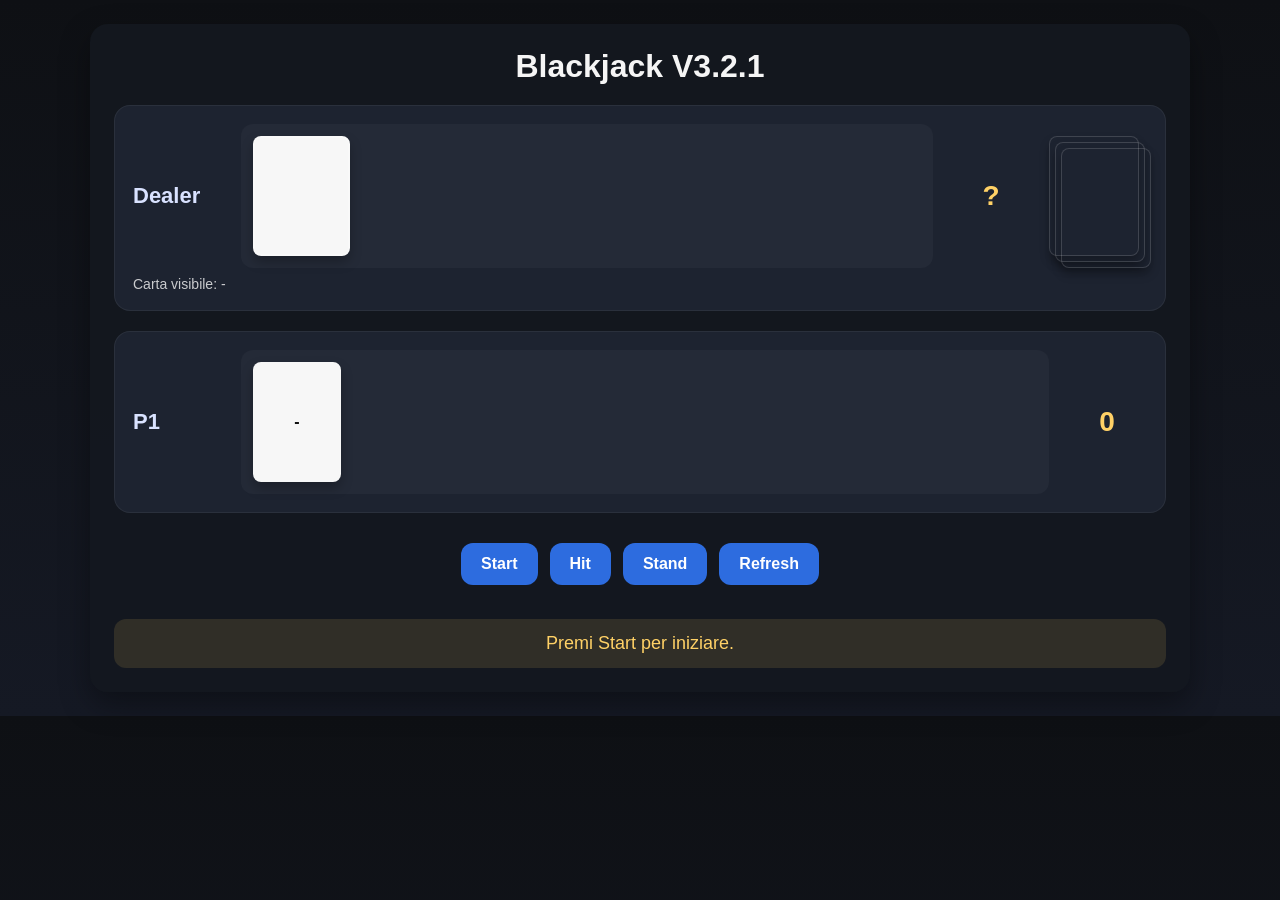
==== Blackjack/web/index.html @ 9a24e167 "Creazione prima versione del progetto Kinda new alle repository di github, so yeah. Aggiunto progett" ====
<!--Il browser usa fetch() per chiamare le API del backend Java e aggiornare il DOM con i dati JSON. 
//fetch() è l’approccio standard lato browser per fare richieste HTTP asincrone al server e ricevere risposte JSON. -->

<!DOCTYPE html>
<html lang="it">
<head>
  <meta charset="UTF-8" />
  <meta name="viewport" content="width=device-width, initial-scale=1.0" />
  <title>Blackjack V3.2.1</title>
  <style>
    * {
      box-sizing: border-box;
    }

    body {
      margin: 0;
      padding: 24px;
      font-family: Arial, sans-serif;
      background: linear-gradient(180deg, #0e1014 0%, #151924 100%);
      color: #f5f5f5;
    }

    .container {
      max-width: 1100px;
      margin: 0 auto;
      background: rgba(20, 24, 31, 0.95);
      border-radius: 18px;
      padding: 24px;
      box-shadow: 0 12px 30px rgba(0, 0, 0, 0.35);
    }

    h1 {
      margin: 0 0 20px 0;
      text-align: center;
      font-size: 32px;
    }

    .table-layout {
      display: flex;
      flex-direction: column;
      gap: 20px;
    }

    .zone {
      background: #1d2330;
      border: 1px solid rgba(255,255,255,0.06);
      border-radius: 16px;
      padding: 18px;
    }

    .zone-row {
      display: flex;
      align-items: center;
      gap: 18px;
      flex-wrap: wrap;
    }

    .zone-label {
      min-width: 90px;
      font-size: 22px;
      font-weight: bold;
      color: #d9e2ff;
    }

    .cards-area {
      flex: 1;
      min-height: 110px;
      display: flex;
      align-items: center;
      gap: 12px;
      flex-wrap: wrap;
      padding: 12px;
      border-radius: 12px;
      background: rgba(255,255,255,0.03);
    }

    .card {
      min-width: 88px;
      height: 120px;
      border-radius: 8px;
      background: #f7f7f7;
      color: #111;
      display: flex;
      align-items: center;
      justify-content: center;
      text-align: center;
      padding: 8px;
      font-weight: bold;
      box-shadow: 0 6px 12px rgba(0,0,0,0.25);
    }

    .card.back {
      background-image: url('/assets/back_side.png');
      background-size: cover;
      background-position: center;
      background-repeat: no-repeat;
      color: transparent;
      border: 2px solid rgba(255,255,255,0.2);
      border-radius: 8px;
    }

    .deck-stack {
      position: relative;
      width: 90px;
      height: 120px;
      margin-left: auto;
      margin-right: 8px;
      flex-shrink: 0;
    }

    .deck-stack .stack-card {
      position: absolute;
      width: 90px;
      height: 120px;
      border-radius: 8px;
      background-image: url('/assets/back_side.png');
      background-size: cover;
      background-position: center;
      background-repeat: no-repeat;
      border: 1px solid rgba(255,255,255,0.15);
      box-shadow: 0 6px 10px rgba(0,0,0,0.25);
    }

    .deck-stack .stack-card:nth-child(1) {
      top: 0;
      left: 0;
    }

    .deck-stack .stack-card:nth-child(2) {
      top: 6px;
      left: 6px;
    }

    .deck-stack .stack-card:nth-child(3) {
      top: 12px;
      left: 12px;
    }

    .score-box {
      min-width: 80px;
      text-align: center;
      font-size: 28px;
      font-weight: bold;
      color: #ffd166;
    }

    .meta-text {
      font-size: 14px;
      opacity: 0.8;
      margin-top: 8px;
    }

    .controls {
      display: flex;
      justify-content: center;
      gap: 12px;
      flex-wrap: wrap;
      margin-top: 10px;
    }

    button {
      border: none;
      border-radius: 12px;
      padding: 12px 20px;
      font-size: 16px;
      font-weight: bold;
      cursor: pointer;
      background: #2d6cdf;
      color: white;
      transition: transform 0.15s ease, background 0.15s ease;
    }

    button:hover {
      background: #1f57b8;
      transform: translateY(-2px);
    }

    .message-box {
      margin-top: 14px;
      padding: 14px 16px;
      border-radius: 12px;
      background: rgba(255, 209, 102, 0.12);
      color: #ffd166;
      font-size: 18px;
      text-align: center;
    }

    @media (max-width: 768px) {
      .zone-row {
        align-items: flex-start;
      }

      .deck-stack {
        margin-left: 0;
      }

      .score-box {
        width: 100%;
        text-align: left;
      }
    }
  </style>
</head>
<body>
  <div class="container">
    <h1>Blackjack V3.2.1</h1>

    <div class="table-layout">
      <section class="zone" id="dealerZone">
        <div class="zone-row">
          <div class="zone-label">Dealer</div>

          <div class="cards-area" id="dealerCardsArea">
            <div class="card back">COPERTA</div>
          </div>

          <div class="score-box" id="dealerValue">?</div>

          <div class="deck-stack" title="Mazzo">
            <div class="stack-card"></div>
            <div class="stack-card"></div>
            <div class="stack-card"></div>
          </div>
        </div>
        <div class="meta-text" id="dealerVisible">Carta visibile: -</div>
      </section>

      <section class="zone" id="playerZone">
        <div class="zone-row">
          <div class="zone-label">P1</div>

          <div class="cards-area" id="playerCardsArea">
            <div class="card">-</div>
          </div>

          <div class="score-box" id="playerValue">0</div>
        </div>
      </section>

      <div class="controls">
        <button onclick="startGame()">Start</button>
        <button onclick="hit()">Hit</button>
        <button onclick="stand()">Stand</button>
        <button onclick="loadState()">Refresh</button>
      </div>

      <div class="message-box" id="message">Premi Start per iniziare.</div>
    </div>
  </div>

  <script>
    function renderCards(containerId, cards, hidden = false) {
      const container = document.getElementById(containerId);
      container.innerHTML = "";

      if (!cards || cards.length === 0) {
        container.innerHTML = '<div class="card">-</div>';
        return;
      }

      cards.forEach(cardText => {
        const card = document.createElement("div");
        const isBack = hidden || cardText === "Carta coperta";
        card.className = isBack ? "card back" : "card";
        card.textContent = isBack ? "" : cardText;
        container.appendChild(card);
      });
    }

    function updateUI(data) {
      if (data.error) {
        document.getElementById("message").textContent = "Errore: " + data.error;
        return;
      }

      renderCards("playerCardsArea", data.playerCards, false);

      const dealerHidden = !data.gameOver;
      if (dealerHidden) {
        const visible = data.dealerVisibleCard ? [data.dealerVisibleCard, "Carta coperta"] : ["Carta coperta"];
        renderCards("dealerCardsArea", visible, false);
      } else {
        renderCards("dealerCardsArea", data.dealerCards, false);
      }

      document.getElementById("playerValue").textContent = data.playerValue ?? 0;
      document.getElementById("dealerValue").textContent = data.gameOver ? (data.dealerValue ?? 0) : "?";
      document.getElementById("dealerVisible").textContent =
        "Carta visibile: " + (data.dealerVisibleCard || "-");

      document.getElementById("message").textContent = data.message || "";
    }

    async function callApi(url, method = "GET") {
      const response = await fetch(url, { method });
      const data = await response.json();
      updateUI(data);
    }

    async function startGame() {
      await callApi("/api/game/start", "POST");
    }

    async function hit() {
      await callApi("/api/game/hit", "POST");
    }

    async function stand() {
      await callApi("/api/game/stand", "POST");
    }

    async function loadState() {
      await callApi("/api/game/state", "GET");
    }
  </script>
</body>
</html>
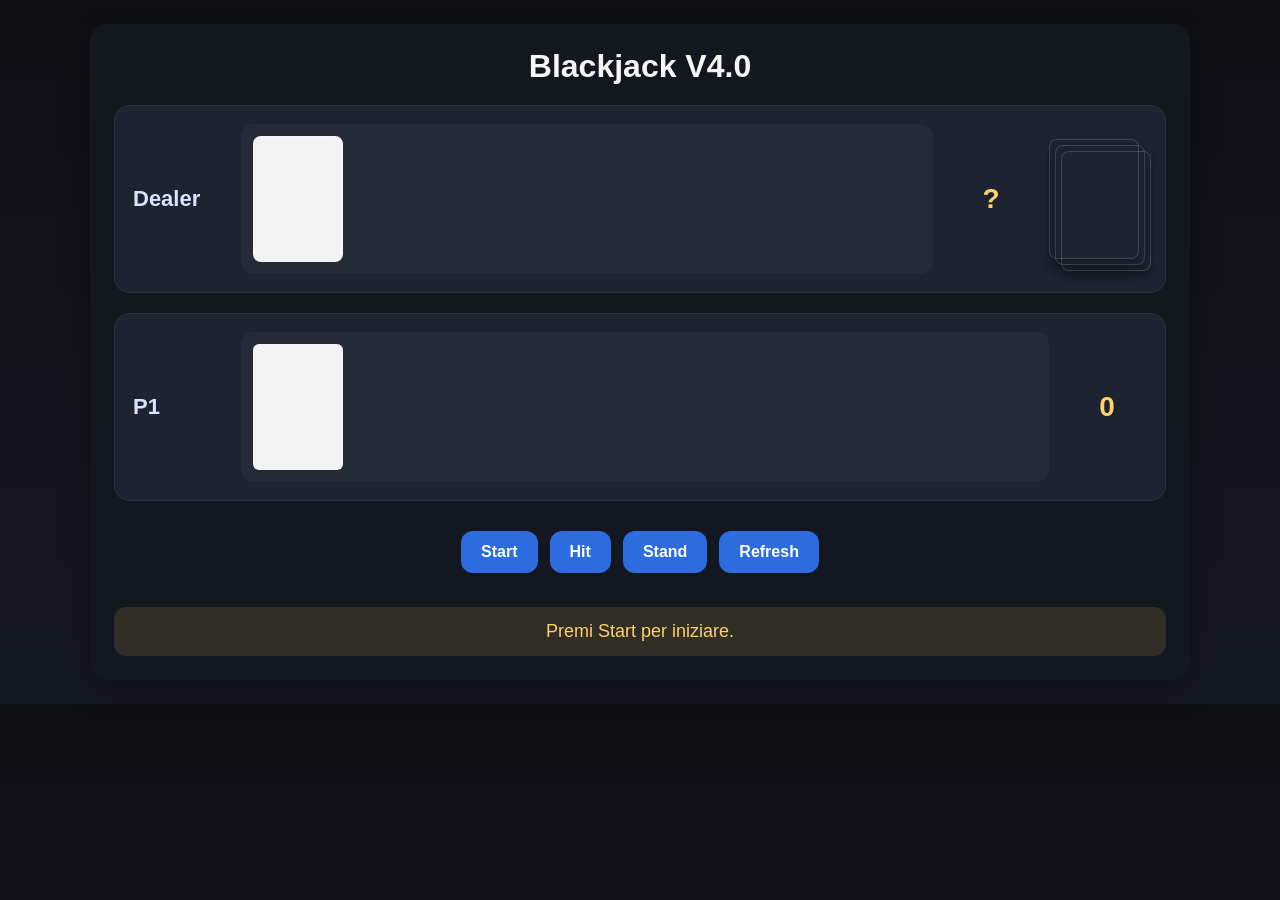
==== commit bbbbd33f: "Aggiornamenti grafici sul gioco + bug fixes Aggiunto il mapping tra carte e immagini.  Definite rego" ====
--- a/Blackjack/web/index.html
+++ b/Blackjack/web/index.html
@@ -6,7 +6,7 @@
 <head>
   <meta charset="UTF-8" />
   <meta name="viewport" content="width=device-width, initial-scale=1.0" />
-  <title>Blackjack V3.2.1</title>
+  <title>Blackjack V4.0</title>
   <style>
     * {
       box-sizing: border-box;
@@ -75,18 +75,33 @@
     }
 
     .card {
-      min-width: 88px;
-      height: 120px;
-      border-radius: 8px;
-      background: #f7f7f7;
-      color: #111;
+      width: 90px;
+      height: 126px;
       display: flex;
       align-items: center;
       justify-content: center;
-      text-align: center;
-      padding: 8px;
-      font-weight: bold;
-      box-shadow: 0 6px 12px rgba(0,0,0,0.25);
+      background: #f3f3f3;
+      padding: 6px;
+      border: none;
+      border-radius: 6px;
+      box-shadow: none;
+      overflow: hidden;
+    }
+
+    .card-image {
+      width: 83px;
+      height: 119px;
+      object-fit: contain;
+      border-radius: 3px;
+      display: block;
+    }
+
+    #dealerCardsArea .meta-text,
+    #playerCardsArea .meta-text {
+      font-size: 11px;
+      line-height: 1.2;
+      color: #111;
+      opacity: 0.9;
     }
 
     .card.back {
@@ -203,7 +218,7 @@
 </head>
 <body>
   <div class="container">
-    <h1>Blackjack V3.2.1</h1>
+    <h1>Blackjack V4.0</h1>
 
     <div class="table-layout">
       <section class="zone" id="dealerZone">
@@ -222,7 +237,6 @@
             <div class="stack-card"></div>
           </div>
         </div>
-        <div class="meta-text" id="dealerVisible">Carta visibile: -</div>
       </section>
 
       <section class="zone" id="playerZone">
@@ -249,46 +263,62 @@
   </div>
 
   <script>
-    function renderCards(containerId, cards, hidden = false) {
+    function renderCards(containerId, imagePaths = [], labels = []) {
       const container = document.getElementById(containerId);
+      if (!container) return;
+
       container.innerHTML = "";
 
-      if (!cards || cards.length === 0) {
-        container.innerHTML = '<div class="card">-</div>';
+      if (!imagePaths.length) {
+        const empty = document.createElement("div");
+        empty.className = "card";
+        empty.textContent = "-";
+        container.appendChild(empty);
         return;
       }
 
-      cards.forEach(cardText => {
+      imagePaths.forEach((src, index) => {
+        const label = labels[index] || "-";
+        const isBackCard =
+          label === "Carta coperta" ||
+          src.includes("back.png") ||
+          src.includes("back_side.png");
+
         const card = document.createElement("div");
-        const isBack = hidden || cardText === "Carta coperta";
-        card.className = isBack ? "card back" : "card";
-        card.textContent = isBack ? "" : cardText;
+
+        if (isBackCard) {
+          card.className = "card back";
+          card.textContent = "";
+          container.appendChild(card);
+          return;
+        }
+
+        card.className = "card";
+
+        const img = document.createElement("img");
+        img.src = src;
+        img.alt = label;
+        img.className = "card-image";
+
+        img.onerror = function () {
+          card.textContent = "";
+        };
+
+        card.appendChild(img);
         container.appendChild(card);
       });
     }
 
-    function updateUI(data) {
-      if (data.error) {
-        document.getElementById("message").textContent = "Errore: " + data.error;
-        return;
-      }
-
-      renderCards("playerCardsArea", data.playerCards, false);
-
-      const dealerHidden = !data.gameOver;
-      if (dealerHidden) {
-        const visible = data.dealerVisibleCard ? [data.dealerVisibleCard, "Carta coperta"] : ["Carta coperta"];
-        renderCards("dealerCardsArea", visible, false);
-      } else {
-        renderCards("dealerCardsArea", data.dealerCards, false);
-      }
-
-      document.getElementById("playerValue").textContent = data.playerValue ?? 0;
-      document.getElementById("dealerValue").textContent = data.gameOver ? (data.dealerValue ?? 0) : "?";
-      document.getElementById("dealerVisible").textContent =
-        "Carta visibile: " + (data.dealerVisibleCard || "-");
-
-      document.getElementById("message").textContent = data.message || "";
+    function updateUI(state) {
+      renderCards("playerCardsArea", state.playerCardImages || [], state.playerCards || []);
+      renderCards("dealerCardsArea", state.dealerCardImages || [], state.dealerCards || []);
+
+      document.getElementById("playerValue").textContent = state.playerValue ?? 0;
+      document.getElementById("dealerValue").textContent =
+        state.gameOver ? (state.dealerValue ?? 0) : "?";
+      
+      document.getElementById("message").textContent =
+        state.message || "Nessun messaggio.";
     }
 
     async function callApi(url, method = "GET") {
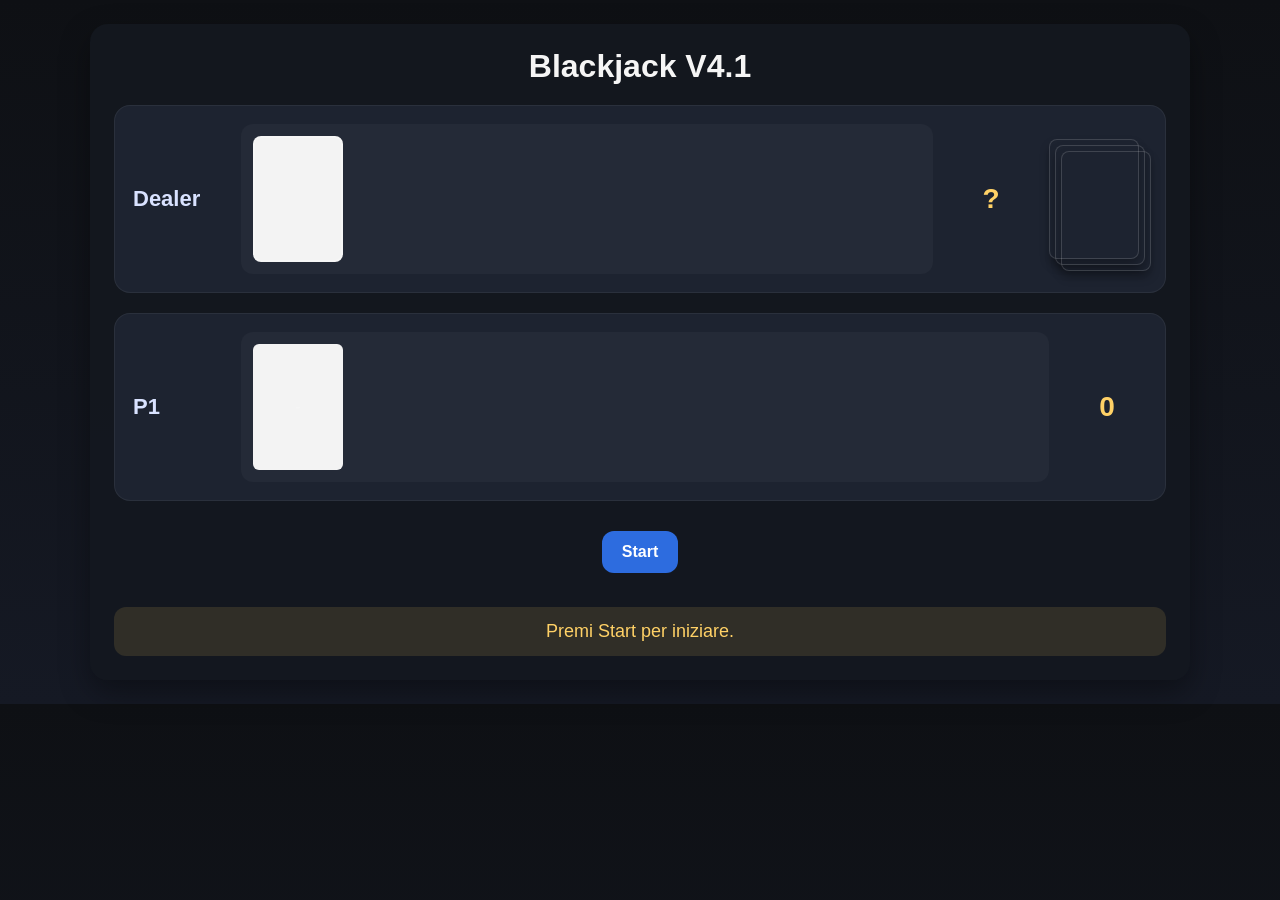
==== commit 5a24a9a2: "V4.1.0 - Carte Glossy Miglioramenti grafici e comportamentali dell'interfaccia del client web" ====
--- a/Blackjack/web/index.html
+++ b/Blackjack/web/index.html
@@ -1,12 +1,12 @@
 <!--Il browser usa fetch() per chiamare le API del backend Java e aggiornare il DOM con i dati JSON. 
-//fetch() è l’approccio standard lato browser per fare richieste HTTP asincrone al server e ricevere risposte JSON. -->
+//fetch() è l'approccio standard lato browser per fare richieste HTTP asincrone al server e ricevere risposte JSON. -->
 
 <!DOCTYPE html>
 <html lang="it">
 <head>
   <meta charset="UTF-8" />
   <meta name="viewport" content="width=device-width, initial-scale=1.0" />
-  <title>Blackjack V4.0</title>
+  <title>Blackjack V4.1</title>
   <style>
     * {
       box-sizing: border-box;
@@ -74,7 +74,9 @@
       background: rgba(255,255,255,0.03);
     }
 
+    /* ── CARD BASE ── */
     .card {
+      position: relative;
       width: 90px;
       height: 126px;
       display: flex;
@@ -86,6 +88,48 @@
       border-radius: 6px;
       box-shadow: none;
       overflow: hidden;
+      --x: 50%;
+      --y: 50%;
+      cursor: default;
+      transition: box-shadow 0.2s ease, transform 0.15s ease;
+    }
+
+    /* ── GLOSS OVERLAY ── */
+    .card::after {
+      content: "";
+      position: absolute;
+      inset: 0;
+      border-radius: inherit;
+      background:
+        radial-gradient(
+          ellipse 80px 60px at var(--x) var(--y),
+          rgba(255, 255, 255, 0.45) 0%,
+          transparent 70%
+        ),
+        conic-gradient(
+          from 0deg at var(--x) var(--y),
+          rgba(255, 80,  80,  0.25),
+          rgba(255, 200, 60,  0.25),
+          rgba(80,  255, 120, 0.25),
+          rgba(60,  180, 255, 0.25),
+          rgba(180, 80,  255, 0.25),
+          rgba(255, 80,  80,  0.25)
+        );
+      mix-blend-mode: overlay; /* L'effetto di luce si adatta al colore della carta sottostante */
+      mix-blend-mode: screen; /* Metto l'effetto sui simboli di colore più scuro */
+      opacity: 0;
+      pointer-events: none;
+      transition: opacity 0.25s ease;
+      z-index: 2;
+    }
+
+    .card:not(.back):hover::after {
+      opacity: 1;
+    }
+
+    .card:not(.back):hover {
+      transform: translateY(-4px) scale(1.03);
+      box-shadow: 0 10px 24px rgba(0, 0, 0, 0.4), 0 0 12px rgba(255,255,255,0.08);
     }
 
     .card-image {
@@ -94,6 +138,8 @@
       object-fit: contain;
       border-radius: 3px;
       display: block;
+      position: relative;
+      z-index: 1;
     }
 
     #dealerCardsArea .meta-text,
@@ -136,20 +182,9 @@
       box-shadow: 0 6px 10px rgba(0,0,0,0.25);
     }
 
-    .deck-stack .stack-card:nth-child(1) {
-      top: 0;
-      left: 0;
-    }
-
-    .deck-stack .stack-card:nth-child(2) {
-      top: 6px;
-      left: 6px;
-    }
-
-    .deck-stack .stack-card:nth-child(3) {
-      top: 12px;
-      left: 12px;
-    }
+    .deck-stack .stack-card:nth-child(1) { top: 0;    left: 0; }
+    .deck-stack .stack-card:nth-child(2) { top: 6px;  left: 6px; }
+    .deck-stack .stack-card:nth-child(3) { top: 12px; left: 12px; }
 
     .score-box {
       min-width: 80px;
@@ -190,6 +225,11 @@
       transform: translateY(-2px);
     }
 
+    /* Bottone nascosto: rimosso dal layout, non cliccabile */
+    button.hidden {
+      display: none;
+    }
+
     .message-box {
       margin-top: 14px;
       padding: 14px 16px;
@@ -201,36 +241,24 @@
     }
 
     @media (max-width: 768px) {
-      .zone-row {
-        align-items: flex-start;
-      }
-
-      .deck-stack {
-        margin-left: 0;
-      }
-
-      .score-box {
-        width: 100%;
-        text-align: left;
-      }
+      .zone-row { align-items: flex-start; }
+      .deck-stack { margin-left: 0; }
+      .score-box { width: 100%; text-align: left; }
     }
   </style>
 </head>
 <body>
   <div class="container">
-    <h1>Blackjack V4.0</h1>
+    <h1>Blackjack V4.1</h1>
 
     <div class="table-layout">
       <section class="zone" id="dealerZone">
         <div class="zone-row">
           <div class="zone-label">Dealer</div>
-
           <div class="cards-area" id="dealerCardsArea">
-            <div class="card back">COPERTA</div>
+            <div class="card back"></div>
           </div>
-
           <div class="score-box" id="dealerValue">?</div>
-
           <div class="deck-stack" title="Mazzo">
             <div class="stack-card"></div>
             <div class="stack-card"></div>
@@ -242,20 +270,18 @@
       <section class="zone" id="playerZone">
         <div class="zone-row">
           <div class="zone-label">P1</div>
-
           <div class="cards-area" id="playerCardsArea">
             <div class="card">-</div>
           </div>
-
           <div class="score-box" id="playerValue">0</div>
         </div>
       </section>
 
       <div class="controls">
-        <button onclick="startGame()">Start</button>
-        <button onclick="hit()">Hit</button>
-        <button onclick="stand()">Stand</button>
-        <button onclick="loadState()">Refresh</button>
+        <!-- Bottoni dinamici: solo uno dei due gruppi è visibile per volta -->
+        <button id="btnStart" onclick="startGame()">Start</button>
+        <button id="btnHit"   onclick="hit()"   class="hidden">Hit</button>
+        <button id="btnStand" onclick="stand()" class="hidden">Stand</button>
       </div>
 
       <div class="message-box" id="message">Premi Start per iniziare.</div>
@@ -263,6 +289,45 @@
   </div>
 
   <script>
+    /* ── GLOSS EFFECT ───────────────────────────────────────────────── */
+    function attachGlossEffect(cardEl) {
+      if (cardEl.classList.contains("back")) return;
+
+      cardEl.addEventListener("mousemove", (e) => {
+        const rect = cardEl.getBoundingClientRect();
+        const x = ((e.clientX - rect.left) / rect.width)  * 100;
+        const y = ((e.clientY - rect.top)  / rect.height) * 100;
+        cardEl.style.setProperty("--x", `${x}%`);
+        cardEl.style.setProperty("--y", `${y}%`);
+      });
+
+      cardEl.addEventListener("mouseleave", () => {
+        cardEl.style.setProperty("--x", "50%");
+        cardEl.style.setProperty("--y", "50%");
+      });
+    }
+
+    /* ── BUTTON PHASE ───────────────────────────────────────────────────
+       "idle"    → solo Start  (prima della partita o dopo game over)
+       "playing" → solo Hit + Stand  (partita in corso)
+    ──────────────────────────────────────────────────────────────────── */
+    function setButtonPhase(phase) {
+      const start = document.getElementById("btnStart");
+      const hit   = document.getElementById("btnHit");
+      const stand = document.getElementById("btnStand");
+
+      if (phase === "playing") {
+        start.classList.add("hidden");
+        hit.classList.remove("hidden");
+        stand.classList.remove("hidden");
+      } else {
+        start.classList.remove("hidden");
+        hit.classList.add("hidden");
+        stand.classList.add("hidden");
+      }
+    }
+
+    /* ── RENDER CARDS ───────────────────────────────────────────────── */
     function renderCards(containerId, imagePaths = [], labels = []) {
       const container = document.getElementById(containerId);
       if (!container) return;
@@ -288,7 +353,6 @@
 
         if (isBackCard) {
           card.className = "card back";
-          card.textContent = "";
           container.appendChild(card);
           return;
         }
@@ -299,16 +363,15 @@
         img.src = src;
         img.alt = label;
         img.className = "card-image";
-
-        img.onerror = function () {
-          card.textContent = "";
-        };
+        img.onerror = function () { card.textContent = ""; };
 
         card.appendChild(img);
         container.appendChild(card);
+        attachGlossEffect(card);
       });
     }
 
+    /* ── UI UPDATE ──────────────────────────────────────────────────── */
     function updateUI(state) {
       renderCards("playerCardsArea", state.playerCardImages || [], state.playerCards || []);
       renderCards("dealerCardsArea", state.dealerCardImages || [], state.dealerCards || []);
@@ -316,32 +379,58 @@
       document.getElementById("playerValue").textContent = state.playerValue ?? 0;
       document.getElementById("dealerValue").textContent =
         state.gameOver ? (state.dealerValue ?? 0) : "?";
-      
+
       document.getElementById("message").textContent =
         state.message || "Nessun messaggio.";
-    }
-
+
+      // Aggiorna i bottoni in base allo stato ricevuto dal server
+      if (state.started && !state.gameOver) {
+        setButtonPhase("playing");
+      } else {
+        setButtonPhase("idle");
+      }
+    }
+
+    /* ── API CALLS ──────────────────────────────────────────────────── */
     async function callApi(url, method = "GET") {
       const response = await fetch(url, { method });
       const data = await response.json();
       updateUI(data);
     }
 
-    async function startGame() {
-      await callApi("/api/game/start", "POST");
-    }
-
-    async function hit() {
-      await callApi("/api/game/hit", "POST");
-    }
-
-    async function stand() {
-      await callApi("/api/game/stand", "POST");
-    }
-
-    async function loadState() {
-      await callApi("/api/game/state", "GET");
-    }
+    async function startGame() { await callApi("/api/game/start", "POST"); }
+    async function hit()       { await callApi("/api/game/hit",   "POST"); }
+    async function stand()     { await callApi("/api/game/stand", "POST"); }
+
+    /* ── ABANDON ON PAGE UNLOAD ─────────────────────────────────────────
+       sendBeacon() è l'unico modo affidabile per fare una richiesta HTTP
+       mentre la pagina si sta chiudendo o aggiornando. fetch() normale
+       verrebbe cancellato dal browser prima di arrivare al server.
+       Il server accetta qualsiasi metodo su /api/game/abandon.
+    ──────────────────────────────────────────────────────────────────── */
+    window.addEventListener("beforeunload", () => {
+      navigator.sendBeacon("/api/game/abandon");
+    });
+
+    /* ── INIT: stato al caricamento ─────────────────────────────────────
+       Legge lo stato corrente dal server appena la pagina si apre.
+       Poiché beforeunload ha già chiamato abandon prima del reload,
+       il server risponderà con una partita terminata o non avviata,
+       quindi l'utente ricomincia sempre da idle dopo un refresh.
+    ──────────────────────────────────────────────────────────────────── */
+    (async function init() {
+      try {
+        const response = await fetch("/api/game/state");
+        if (!response.ok) {
+          setButtonPhase("idle");
+          return;
+        }
+        const data = await response.json();
+        updateUI(data);
+      } catch (e) {
+        setButtonPhase("idle");
+      }
+    })();
   </script>
 </body>
 </html>
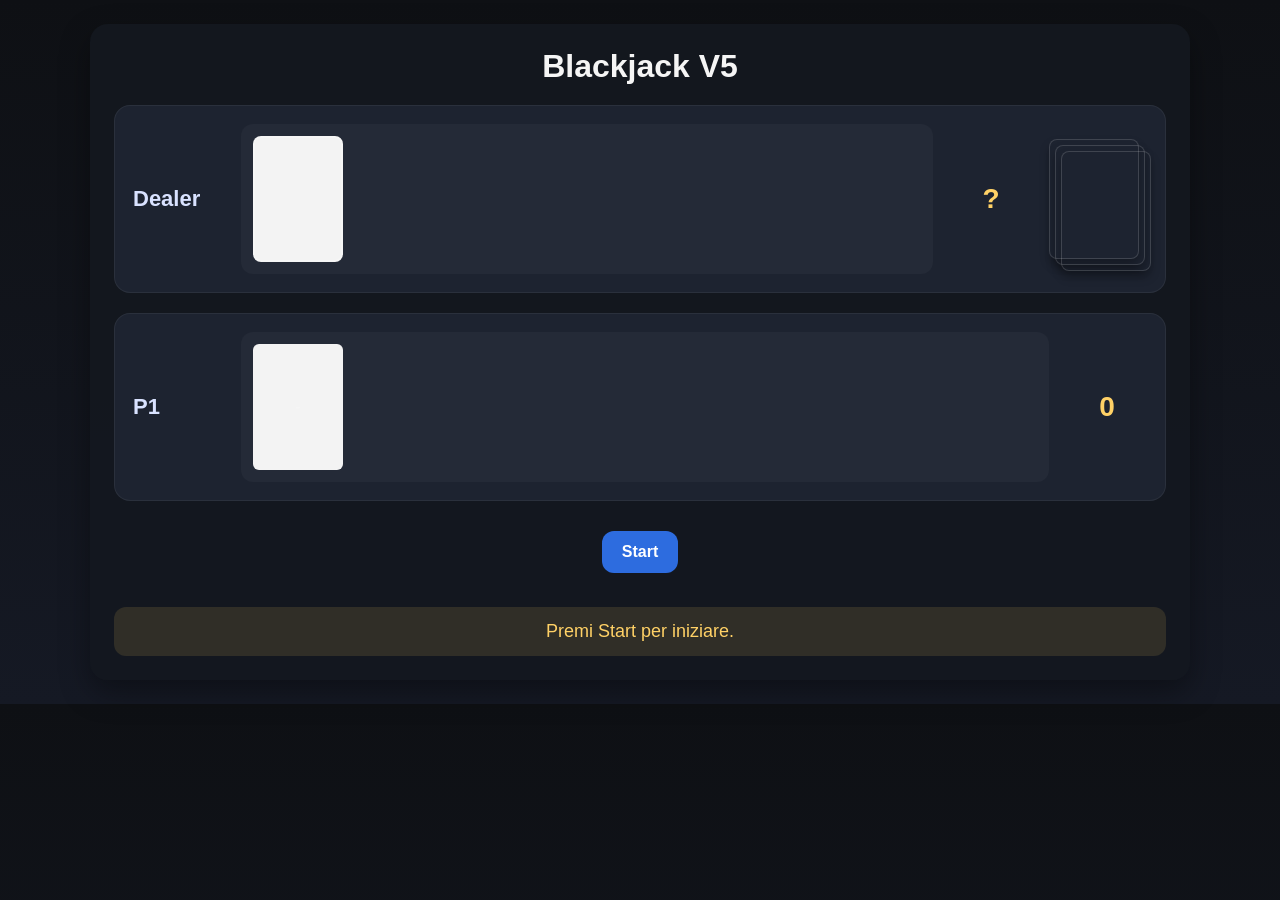
==== commit 1fbdfa1b: "V5.0.0 – MySQL, disconnessioni e logo Modifiche al progetto, implentazione database e logo" ====
--- a/Blackjack/web/index.html
+++ b/Blackjack/web/index.html
@@ -6,7 +6,11 @@
 <head>
   <meta charset="UTF-8" />
   <meta name="viewport" content="width=device-width, initial-scale=1.0" />
-  <title>Blackjack V4.1</title>
+  <title>Blackjack V5</title>
+
+  <link rel="icon" type="image/x-icon" href="/logo/blackjack_dark.ico" media="(prefers-color-scheme: light)">
+  <link rel="icon" type="image/x-icon" href="/logo/blackjack_white.ico" media="(prefers-color-scheme: dark)">
+
   <style>
     * {
       box-sizing: border-box;
@@ -249,7 +253,7 @@
 </head>
 <body>
   <div class="container">
-    <h1>Blackjack V4.1</h1>
+    <h1>Blackjack V5</h1>
 
     <div class="table-layout">
       <section class="zone" id="dealerZone">
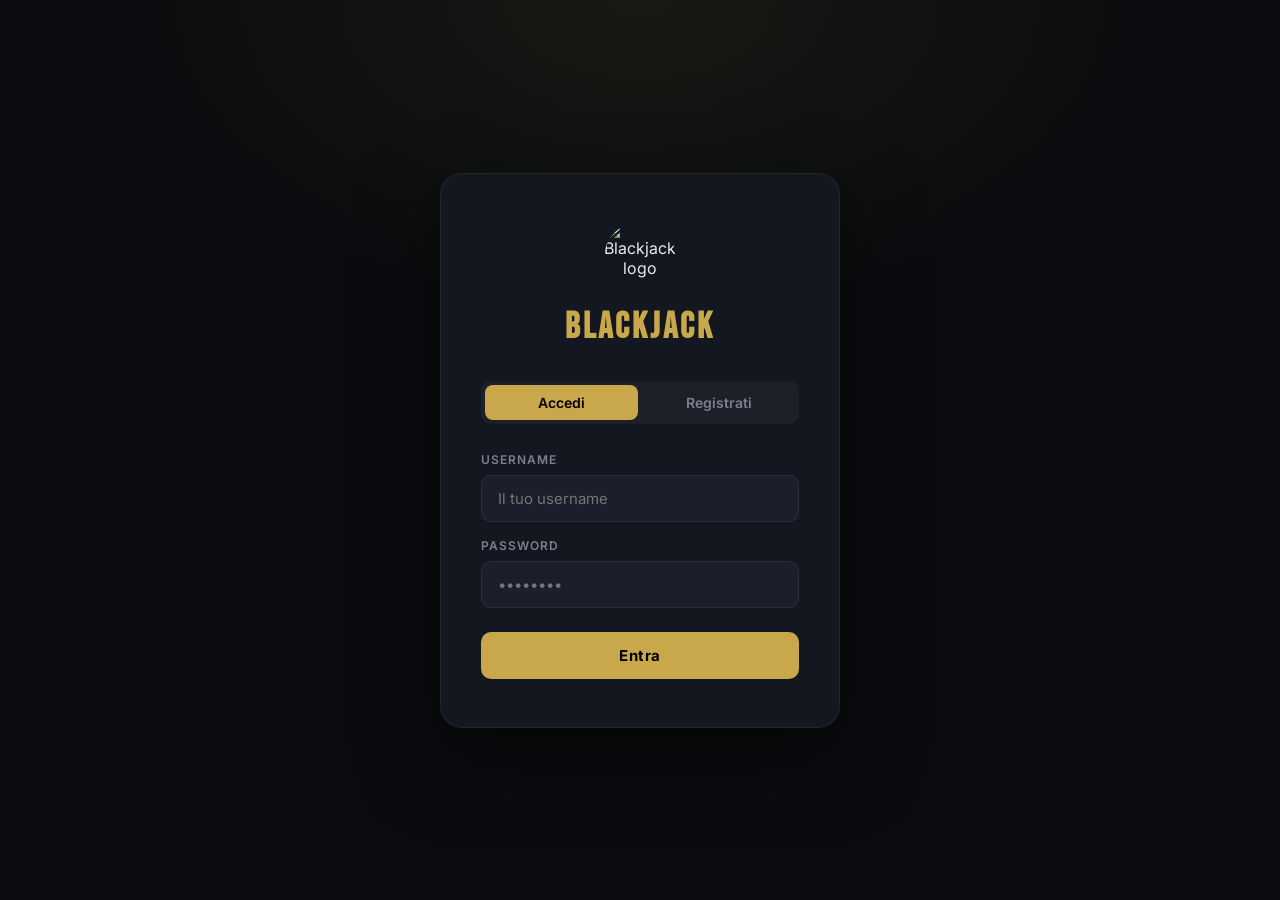
==== commit 822cc3d0: "V6.0.0 – Login, Scommesse e Schermate Autenticazione completa, gestione dei crediti e interfaccia ri" ====
--- a/Blackjack/web/index.html
+++ b/Blackjack/web/index.html
@@ -1,54 +1,291 @@
-<!--Il browser usa fetch() per chiamare le API del backend Java e aggiornare il DOM con i dati JSON. 
-//fetch() è l'approccio standard lato browser per fare richieste HTTP asincrone al server e ricevere risposte JSON. -->
-
 <!DOCTYPE html>
 <html lang="it">
 <head>
   <meta charset="UTF-8" />
   <meta name="viewport" content="width=device-width, initial-scale=1.0" />
-  <title>Blackjack V5</title>
+  <title>Blackjack V6</title>
 
   <link rel="icon" type="image/x-icon" href="/logo/blackjack_dark.ico" media="(prefers-color-scheme: light)">
   <link rel="icon" type="image/x-icon" href="/logo/blackjack_white.ico" media="(prefers-color-scheme: dark)">
+  <link rel="preconnect" href="https://fonts.googleapis.com">
+  <link href="https://fonts.googleapis.com/css2?family=Bebas+Neue&family=Inter:wght@400;500;600&display=swap" rel="stylesheet">
 
   <style>
-    * {
-      box-sizing: border-box;
-    }
+    :root {
+      --bg-deep:    #0a0c0f;
+      --bg-card:    #13171f;
+      --bg-zone:    #1a1f2b;
+      --border:     rgba(255,255,255,0.07);
+      --accent:     #c9a84c;
+      --accent-dim: rgba(201,168,76,0.15);
+      --accent-glow:rgba(201,168,76,0.35);
+      --red:        #e03535;
+      --text:       #e8eaf0;
+      --text-dim:   #7a8090;
+      --chip-bg:    #0d0f12;
+      --chip-ring:  #c9a84c;
+      --radius:     14px;
+    }
+
+    * { box-sizing: border-box; margin: 0; padding: 0; }
 
     body {
-      margin: 0;
-      padding: 24px;
-      font-family: Arial, sans-serif;
-      background: linear-gradient(180deg, #0e1014 0%, #151924 100%);
-      color: #f5f5f5;
-    }
-
-    .container {
+      font-family: 'Inter', sans-serif;
+      background: var(--bg-deep);
+      color: var(--text);
+      min-height: 100vh;
+    }
+
+    /* ── PAGE SYSTEM ───────────────────────────────────────────────── */
+    .page { display: none; min-height: 100vh; }
+    .page.active { display: flex; }
+
+    /* ────────────────────────────────────────────────────────────────
+       LOGIN / REGISTER PAGE
+    ──────────────────────────────────────────────────────────────── */
+    #page-auth {
+      align-items: center;
+      justify-content: center;
+      background:
+        radial-gradient(ellipse 60% 50% at 50% 0%, rgba(201,168,76,0.08) 0%, transparent 70%),
+        var(--bg-deep);
+    }
+
+    .auth-box {
+      width: 100%;
+      max-width: 400px;
+      padding: 48px 40px;
+      background: var(--bg-card);
+      border: 1px solid var(--border);
+      border-radius: 22px;
+      box-shadow: 0 30px 80px rgba(0,0,0,0.5);
+      animation: authIn 0.4s cubic-bezier(.22,1,.36,1);
+    }
+
+    @keyframes authIn {
+      from { opacity: 0; transform: translateY(24px) scale(0.97); }
+      to   { opacity: 1; transform: translateY(0)    scale(1); }
+    }
+
+    .auth-logo {
+      text-align: center;
+      margin-bottom: 32px;
+    }
+
+    .auth-logo svg {
+      width: 56px;
+      height: 56px;
+      margin-bottom: 12px;
+    }
+
+    .auth-logo h1 {
+      font-family: 'Bebas Neue', sans-serif;
+      font-size: 36px;
+      letter-spacing: 3px;
+      color: var(--accent);
+    }
+
+    .auth-tabs {
+      display: flex;
+      gap: 4px;
+      background: rgba(255,255,255,0.04);
+      border-radius: 10px;
+      padding: 4px;
+      margin-bottom: 28px;
+    }
+
+    .auth-tab {
+      flex: 1;
+      padding: 9px;
+      text-align: center;
+      border-radius: 8px;
+      cursor: pointer;
+      font-size: 14px;
+      font-weight: 600;
+      color: var(--text-dim);
+      transition: all 0.2s;
+      user-select: none;
+    }
+
+    .auth-tab.active {
+      background: var(--accent);
+      color: #000;
+    }
+
+    .auth-field {
+      margin-bottom: 16px;
+    }
+
+    .auth-field label {
+      display: block;
+      font-size: 12px;
+      font-weight: 600;
+      color: var(--text-dim);
+      text-transform: uppercase;
+      letter-spacing: 1px;
+      margin-bottom: 8px;
+    }
+
+    .auth-field input {
+      width: 100%;
+      padding: 13px 16px;
+      background: var(--bg-zone);
+      border: 1px solid var(--border);
+      border-radius: 10px;
+      color: var(--text);
+      font-size: 15px;
+      font-family: 'Inter', sans-serif;
+      outline: none;
+      transition: border-color 0.2s;
+    }
+
+    .auth-field input:focus {
+      border-color: var(--accent);
+    }
+
+    .btn-primary {
+      width: 100%;
+      padding: 14px;
+      background: var(--accent);
+      color: #000;
+      border: none;
+      border-radius: 10px;
+      font-size: 15px;
+      font-weight: 700;
+      font-family: 'Inter', sans-serif;
+      cursor: pointer;
+      margin-top: 8px;
+      transition: opacity 0.15s, transform 0.15s;
+      letter-spacing: 0.5px;
+    }
+
+    .btn-primary:hover { opacity: 0.88; transform: translateY(-1px); }
+    .btn-primary:active { transform: translateY(0); }
+
+    .auth-error {
+      margin-top: 14px;
+      padding: 10px 14px;
+      background: rgba(224,53,53,0.12);
+      border: 1px solid rgba(224,53,53,0.3);
+      border-radius: 8px;
+      color: #e07070;
+      font-size: 13px;
+      text-align: center;
+      display: none;
+    }
+
+    /* ────────────────────────────────────────────────────────────────
+       MAIN APP (gioco + stats) con navbar
+    ──────────────────────────────────────────────────────────────── */
+    #page-app {
+      flex-direction: column;
+    }
+
+    /* NAVBAR */
+    .navbar {
+      display: flex;
+      align-items: center;
+      padding: 0 24px;
+      height: 58px;
+      background: rgba(13,15,18,0.92);
+      backdrop-filter: blur(12px);
+      border-bottom: 1px solid var(--border);
+      position: sticky;
+      top: 0;
+      z-index: 100;
+      gap: 8px;
+    }
+
+    .navbar-brand {
+      font-family: 'Bebas Neue', sans-serif;
+      font-size: 24px;
+      letter-spacing: 2px;
+      color: var(--accent);
+      margin-right: 24px;
+    }
+
+    .nav-links {
+      display: flex;
+      gap: 4px;
+      flex: 1;
+    }
+
+    .nav-link {
+      padding: 7px 16px;
+      border-radius: 8px;
+      cursor: pointer;
+      font-size: 14px;
+      font-weight: 500;
+      color: var(--text-dim);
+      transition: all 0.2s;
+      user-select: none;
+      border: none;
+      background: none;
+      font-family: 'Inter', sans-serif;
+    }
+
+    .nav-link:hover { color: var(--text); background: rgba(255,255,255,0.05); }
+    .nav-link.active { color: var(--accent); background: var(--accent-dim); }
+
+    .navbar-user {
+      display: flex;
+      align-items: center;
+      gap: 12px;
+      margin-left: auto;
+    }
+
+    .navbar-credits {
+      font-size: 13px;
+      font-weight: 600;
+      color: var(--accent);
+      background: var(--accent-dim);
+      padding: 5px 12px;
+      border-radius: 20px;
+      min-width: 80px;
+      text-align: center;
+    }
+
+    .navbar-username {
+      font-size: 14px;
+      color: var(--text-dim);
+    }
+
+    .btn-logout {
+      padding: 6px 14px;
+      background: rgba(224,53,53,0.1);
+      border: 1px solid rgba(224,53,53,0.25);
+      color: #e07070;
+      border-radius: 8px;
+      cursor: pointer;
+      font-size: 13px;
+      font-weight: 600;
+      font-family: 'Inter', sans-serif;
+      transition: all 0.2s;
+    }
+    .btn-logout:hover { background: rgba(224,53,53,0.2); }
+
+    /* APP PANELS */
+    .app-panel { display: none; flex: 1; padding: 24px; }
+    .app-panel.active { display: block; }
+
+    /* ────────────────────────────────────────────────────────────────
+       GAME PANEL
+    ──────────────────────────────────────────────────────────────── */
+    .game-wrap {
       max-width: 1100px;
       margin: 0 auto;
-      background: rgba(20, 24, 31, 0.95);
-      border-radius: 18px;
-      padding: 24px;
-      box-shadow: 0 12px 30px rgba(0, 0, 0, 0.35);
-    }
-
-    h1 {
-      margin: 0 0 20px 0;
-      text-align: center;
-      font-size: 32px;
     }
 
     .table-layout {
       display: flex;
       flex-direction: column;
-      gap: 20px;
+      gap: 16px;
     }
 
     .zone {
-      background: #1d2330;
-      border: 1px solid rgba(255,255,255,0.06);
-      border-radius: 16px;
+      background: var(--bg-zone);
+      border: 1px solid var(--border);
+      border-radius: var(--radius);
       padding: 18px;
     }
 
@@ -61,24 +298,25 @@
 
     .zone-label {
       min-width: 90px;
-      font-size: 22px;
-      font-weight: bold;
+      font-family: 'Bebas Neue', sans-serif;
+      font-size: 26px;
+      letter-spacing: 1px;
       color: #d9e2ff;
     }
 
     .cards-area {
       flex: 1;
-      min-height: 110px;
+      min-height: 116px;
       display: flex;
       align-items: center;
       gap: 12px;
       flex-wrap: wrap;
       padding: 12px;
-      border-radius: 12px;
-      background: rgba(255,255,255,0.03);
-    }
-
-    /* ── CARD BASE ── */
+      border-radius: 10px;
+      background: rgba(255,255,255,0.02);
+    }
+
+    /* ── CARD ── */
     .card {
       position: relative;
       width: 90px;
@@ -90,55 +328,40 @@
       padding: 6px;
       border: none;
       border-radius: 6px;
-      box-shadow: none;
       overflow: hidden;
       --x: 50%;
       --y: 50%;
       cursor: default;
-      transition: box-shadow 0.2s ease, transform 0.15s ease;
-    }
-
-    /* ── GLOSS OVERLAY ── */
+      transition: box-shadow 0.2s, transform 0.15s;
+    }
+
     .card::after {
       content: "";
       position: absolute;
       inset: 0;
       border-radius: inherit;
       background:
-        radial-gradient(
-          ellipse 80px 60px at var(--x) var(--y),
-          rgba(255, 255, 255, 0.45) 0%,
-          transparent 70%
-        ),
-        conic-gradient(
-          from 0deg at var(--x) var(--y),
-          rgba(255, 80,  80,  0.25),
-          rgba(255, 200, 60,  0.25),
-          rgba(80,  255, 120, 0.25),
-          rgba(60,  180, 255, 0.25),
-          rgba(180, 80,  255, 0.25),
-          rgba(255, 80,  80,  0.25)
-        );
-      mix-blend-mode: overlay; /* L'effetto di luce si adatta al colore della carta sottostante */
-      mix-blend-mode: screen; /* Metto l'effetto sui simboli di colore più scuro */
+        radial-gradient(ellipse 80px 60px at var(--x) var(--y),
+          rgba(255,255,255,0.45) 0%, transparent 70%),
+        conic-gradient(from 0deg at var(--x) var(--y),
+          rgba(255,80,80,.25), rgba(255,200,60,.25),
+          rgba(80,255,120,.25), rgba(60,180,255,.25),
+          rgba(180,80,255,.25), rgba(255,80,80,.25));
+      mix-blend-mode: screen;
       opacity: 0;
       pointer-events: none;
-      transition: opacity 0.25s ease;
+      transition: opacity 0.25s;
       z-index: 2;
     }
 
-    .card:not(.back):hover::after {
-      opacity: 1;
-    }
-
+    .card:not(.back):hover::after { opacity: 1; }
     .card:not(.back):hover {
       transform: translateY(-4px) scale(1.03);
-      box-shadow: 0 10px 24px rgba(0, 0, 0, 0.4), 0 0 12px rgba(255,255,255,0.08);
+      box-shadow: 0 10px 24px rgba(0,0,0,0.4), 0 0 12px rgba(255,255,255,0.08);
     }
 
     .card-image {
-      width: 83px;
-      height: 119px;
+      width: 83px; height: 119px;
       object-fit: contain;
       border-radius: 3px;
       display: block;
@@ -146,24 +369,16 @@
       z-index: 1;
     }
 
-    #dealerCardsArea .meta-text,
-    #playerCardsArea .meta-text {
-      font-size: 11px;
-      line-height: 1.2;
-      color: #111;
-      opacity: 0.9;
-    }
-
     .card.back {
       background-image: url('/assets/back_side.png');
       background-size: cover;
       background-position: center;
-      background-repeat: no-repeat;
       color: transparent;
       border: 2px solid rgba(255,255,255,0.2);
       border-radius: 8px;
     }
 
+    /* ── DECK STACK ── */
     .deck-stack {
       position: relative;
       width: 90px;
@@ -181,7 +396,6 @@
       background-image: url('/assets/back_side.png');
       background-size: cover;
       background-position: center;
-      background-repeat: no-repeat;
       border: 1px solid rgba(255,255,255,0.15);
       box-shadow: 0 6px 10px rgba(0,0,0,0.25);
     }
@@ -190,251 +404,790 @@
     .deck-stack .stack-card:nth-child(2) { top: 6px;  left: 6px; }
     .deck-stack .stack-card:nth-child(3) { top: 12px; left: 12px; }
 
+    /* ── CHIP STACK ── */
+    .chip-stack {
+      position: relative;
+      width: 64px;
+      height: 72px;
+      flex-shrink: 0;
+    }
+
+    .chip {
+      position: absolute;
+      width: 64px;
+      height: 64px;
+      border-radius: 50%;
+      background: var(--chip-bg);
+      border: 3px solid var(--chip-ring);
+      box-shadow: 0 0 10px rgba(201,168,76,0.2), inset 0 0 12px rgba(201,168,76,0.06);
+      display: flex;
+      align-items: center;
+      justify-content: center;
+      left: 0;
+    }
+
+    /* Logo image inside chip — riempie il chip, ritagliato a cerchio */
+    .chip-logo {
+      width: 56px;
+      height: 56px;
+      border-radius: 50%;
+      object-fit: cover;
+      object-position: center;
+      display: block;
+    }
+
+    .chip:nth-child(1) { top: 8px; }
+    .chip:nth-child(2) { top: 4px; }
+    .chip:nth-child(3) { top: 0px; }
+
+    /* ── SCORE ── */
     .score-box {
+      min-width: 70px;
+      text-align: center;
+      font-family: 'Bebas Neue', sans-serif;
+      font-size: 32px;
+      color: var(--accent);
+    }
+
+    /* ── BETTING ZONE ── */
+    .bet-zone {
+      display: flex;
+      align-items: center;
+      justify-content: center;
+      gap: 16px;
+      flex-wrap: wrap;
+      padding: 16px 20px;
+      background: var(--bg-zone);
+      border: 1px solid var(--border);
+      border-radius: var(--radius);
+    }
+
+    .bet-label {
+      font-family: 'Bebas Neue', sans-serif;
+      font-size: 20px;
+      letter-spacing: 1px;
+      color: var(--text-dim);
+    }
+
+    .bet-controls {
+      display: flex;
+      align-items: center;
+      gap: 8px;
+    }
+
+    .bet-btn {
+      width: 38px;
+      height: 38px;
+      border-radius: 50%;
+      border: 2px solid var(--border);
+      background: var(--bg-card);
+      color: var(--text);
+      font-size: 20px;
+      line-height: 1;
+      cursor: pointer;
+      display: flex;
+      align-items: center;
+      justify-content: center;
+      font-family: 'Inter', sans-serif;
+      transition: border-color 0.2s, background 0.2s;
+      padding: 0;
+    }
+
+    .bet-btn:hover {
+      border-color: var(--accent);
+      background: var(--accent-dim);
+      color: var(--accent);
+    }
+
+    .bet-display {
       min-width: 80px;
       text-align: center;
+      font-family: 'Bebas Neue', sans-serif;
       font-size: 28px;
-      font-weight: bold;
-      color: #ffd166;
-    }
-
-    .meta-text {
-      font-size: 14px;
-      opacity: 0.8;
-      margin-top: 8px;
-    }
-
+      color: var(--accent);
+    }
+
+    .bet-sublabel {
+      font-size: 11px;
+      color: var(--text-dim);
+      text-align: center;
+      margin-top: 2px;
+    }
+
+    /* ── CONTROLS ── */
     .controls {
       display: flex;
       justify-content: center;
       gap: 12px;
       flex-wrap: wrap;
-      margin-top: 10px;
-    }
-
-    button {
+    }
+
+    .game-btn {
       border: none;
       border-radius: 12px;
-      padding: 12px 20px;
-      font-size: 16px;
-      font-weight: bold;
+      padding: 12px 28px;
+      font-size: 15px;
+      font-weight: 700;
       cursor: pointer;
-      background: #2d6cdf;
-      color: white;
-      transition: transform 0.15s ease, background 0.15s ease;
-    }
-
-    button:hover {
-      background: #1f57b8;
-      transform: translateY(-2px);
-    }
-
-    /* Bottone nascosto: rimosso dal layout, non cliccabile */
-    button.hidden {
-      display: none;
-    }
-
+      transition: transform 0.15s, opacity 0.15s;
+      font-family: 'Inter', sans-serif;
+    }
+
+    .game-btn:hover { transform: translateY(-2px); opacity: 0.9; }
+
+    #btnStart { background: var(--accent); color: #000; }
+    #btnHit   { background: #2d6cdf; color: #fff; }
+    #btnStand { background: #444e60; color: #fff; }
+
+    .game-btn.hidden { display: none; }
+
+    /* ── MESSAGE ── */
     .message-box {
-      margin-top: 14px;
       padding: 14px 16px;
       border-radius: 12px;
-      background: rgba(255, 209, 102, 0.12);
-      color: #ffd166;
-      font-size: 18px;
+      background: var(--accent-dim);
+      border: 1px solid rgba(201,168,76,0.2);
+      color: var(--accent);
+      font-size: 17px;
       text-align: center;
-    }
-
-    @media (max-width: 768px) {
-      .zone-row { align-items: flex-start; }
-      .deck-stack { margin-left: 0; }
-      .score-box { width: 100%; text-align: left; }
+      font-weight: 500;
+    }
+
+    /* ────────────────────────────────────────────────────────────────
+       STATS PANEL
+    ──────────────────────────────────────────────────────────────── */
+    .stats-wrap {
+      max-width: 900px;
+      margin: 0 auto;
+    }
+
+    .stats-title {
+      font-family: 'Bebas Neue', sans-serif;
+      font-size: 36px;
+      letter-spacing: 2px;
+      color: var(--accent);
+      margin-bottom: 24px;
+    }
+
+    .stats-grid {
+      display: grid;
+      grid-template-columns: repeat(auto-fit, minmax(160px, 1fr));
+      gap: 14px;
+      margin-bottom: 28px;
+    }
+
+    .stat-card {
+      background: var(--bg-zone);
+      border: 1px solid var(--border);
+      border-radius: var(--radius);
+      padding: 20px;
+      text-align: center;
+    }
+
+    .stat-value {
+      font-family: 'Bebas Neue', sans-serif;
+      font-size: 40px;
+      color: var(--accent);
+      line-height: 1;
+    }
+
+    .stat-label {
+      font-size: 12px;
+      font-weight: 600;
+      color: var(--text-dim);
+      text-transform: uppercase;
+      letter-spacing: 1px;
+      margin-top: 6px;
+    }
+
+    .stats-section-title {
+      font-family: 'Bebas Neue', sans-serif;
+      font-size: 22px;
+      letter-spacing: 1px;
+      color: var(--text-dim);
+      margin-bottom: 12px;
+    }
+
+    .history-table {
+      width: 100%;
+      border-collapse: collapse;
+      font-size: 14px;
+    }
+
+    .history-table th {
+      text-align: left;
+      padding: 10px 14px;
+      color: var(--text-dim);
+      font-size: 11px;
+      font-weight: 700;
+      text-transform: uppercase;
+      letter-spacing: 1px;
+      border-bottom: 1px solid var(--border);
+    }
+
+    .history-table td {
+      padding: 11px 14px;
+      border-bottom: 1px solid rgba(255,255,255,0.04);
+      color: var(--text);
+    }
+
+    .history-table tr:last-child td { border-bottom: none; }
+
+    .esito-badge {
+      display: inline-block;
+      padding: 3px 10px;
+      border-radius: 20px;
+      font-size: 11px;
+      font-weight: 700;
+      letter-spacing: 1px;
+    }
+
+    .esito-WIN  { background: rgba(46,200,120,0.15); color: #2ec878; }
+    .esito-LOSE { background: rgba(224,53,53,0.15);  color: #e05555; }
+    .esito-DRAW { background: rgba(100,120,200,0.15);color: #8090e0; }
+
+    .stats-loading {
+      text-align: center;
+      padding: 60px;
+      color: var(--text-dim);
+      font-size: 16px;
+    }
+
+    /* responsive */
+    @media (max-width: 600px) {
+      .auth-box { margin: 16px; padding: 32px 24px; }
+      .navbar { padding: 0 16px; }
+      .app-panel { padding: 16px; }
     }
   </style>
 </head>
 <body>
-  <div class="container">
-    <h1>Blackjack V5</h1>
-
-    <div class="table-layout">
-      <section class="zone" id="dealerZone">
-        <div class="zone-row">
-          <div class="zone-label">Dealer</div>
-          <div class="cards-area" id="dealerCardsArea">
-            <div class="card back"></div>
-          </div>
-          <div class="score-box" id="dealerValue">?</div>
-          <div class="deck-stack" title="Mazzo">
-            <div class="stack-card"></div>
-            <div class="stack-card"></div>
-            <div class="stack-card"></div>
-          </div>
+
+  <!-- ══════════════════════════════════════════════════════════════
+       PAGE: AUTH (login / register)
+  ═══════════════════════════════════════════════════════════════ -->
+  <div id="page-auth" class="page active">
+    <div class="auth-box">
+      <div class="auth-logo">
+        <img src="/logo/Blackjack_yellow.png" alt="Blackjack logo"
+             style="width:72px;height:72px;border-radius:50%;object-fit:cover;margin-bottom:12px;display:block;margin-left:auto;margin-right:auto;">
+        <h1>BLACKJACK</h1>
+      </div>
+
+      <div class="auth-tabs">
+        <div class="auth-tab active" id="tabLogin" onclick="switchTab('login')">Accedi</div>
+        <div class="auth-tab"        id="tabReg"   onclick="switchTab('register')">Registrati</div>
+      </div>
+
+      <div id="formLogin">
+        <div class="auth-field">
+          <label>Username</label>
+          <input type="text" id="loginUser" placeholder="Il tuo username" autocomplete="username"
+                 onkeydown="if(event.key==='Enter') doLogin()">
         </div>
-      </section>
-
-      <section class="zone" id="playerZone">
-        <div class="zone-row">
-          <div class="zone-label">P1</div>
-          <div class="cards-area" id="playerCardsArea">
-            <div class="card">-</div>
-          </div>
-          <div class="score-box" id="playerValue">0</div>
+        <div class="auth-field">
+          <label>Password</label>
+          <input type="password" id="loginPass" placeholder="••••••••" autocomplete="current-password"
+                 onkeydown="if(event.key==='Enter') doLogin()">
         </div>
-      </section>
-
-      <div class="controls">
-        <!-- Bottoni dinamici: solo uno dei due gruppi è visibile per volta -->
-        <button id="btnStart" onclick="startGame()">Start</button>
-        <button id="btnHit"   onclick="hit()"   class="hidden">Hit</button>
-        <button id="btnStand" onclick="stand()" class="hidden">Stand</button>
+        <button class="btn-primary" onclick="doLogin()">Entra</button>
       </div>
 
-      <div class="message-box" id="message">Premi Start per iniziare.</div>
+      <div id="formRegister" style="display:none">
+        <div class="auth-field">
+          <label>Username</label>
+          <input type="text" id="regUser" placeholder="Scegli un username" autocomplete="username"
+                 onkeydown="if(event.key==='Enter') doRegister()">
+        </div>
+        <div class="auth-field">
+          <label>Password</label>
+          <input type="password" id="regPass" placeholder="••••••••" autocomplete="new-password"
+                 onkeydown="if(event.key==='Enter') doRegister()">
+        </div>
+        <button class="btn-primary" onclick="doRegister()">Crea Account</button>
+      </div>
+
+      <div class="auth-error" id="authError"></div>
     </div>
   </div>
 
+  <!-- ══════════════════════════════════════════════════════════════
+       PAGE: APP (navbar + game/stats panels)
+  ═══════════════════════════════════════════════════════════════ -->
+  <div id="page-app" class="page">
+
+    <!-- NAVBAR -->
+    <nav class="navbar">
+      <span class="navbar-brand">BJ V6</span>
+      <div class="nav-links">
+        <button class="nav-link active" id="navGame"  onclick="showPanel('game')">🃏 Gioca</button>
+        <button class="nav-link"        id="navStats" onclick="showPanel('stats')">📊 Statistiche</button>
+      </div>
+      <div class="navbar-user">
+        <span class="navbar-credits" id="navCredits">— chips</span>
+        <span class="navbar-username" id="navUsername"></span>
+        <button class="btn-logout" onclick="doLogout()">Esci</button>
+      </div>
+    </nav>
+
+    <!-- GAME PANEL -->
+    <div class="app-panel active" id="panel-game">
+      <div class="game-wrap">
+        <div class="table-layout">
+
+          <!-- Dealer zone -->
+          <section class="zone" id="dealerZone">
+            <div class="zone-row">
+              <div class="zone-label">Dealer</div>
+              <div class="cards-area" id="dealerCardsArea">
+                <div class="card back"></div>
+              </div>
+              <div class="score-box" id="dealerValue">?</div>
+              <!-- Deck stack -->
+              <div class="deck-stack" title="Mazzo">
+                <div class="stack-card"></div>
+                <div class="stack-card"></div>
+                <div class="stack-card"></div>
+              </div>
+            </div>
+          </section>
+
+          <!-- Player zone -->
+          <section class="zone" id="playerZone">
+            <div class="zone-row">
+              <div class="zone-label">P1</div>
+              <div class="cards-area" id="playerCardsArea">
+                <div class="card">-</div>
+              </div>
+              <div class="score-box" id="playerValue">0</div>
+            </div>
+          </section>
+
+          <!-- Bet zone -->
+          <div class="bet-zone" id="betZone">
+            <span class="bet-label">Scommessa</span>
+            <div class="bet-controls">
+              <button class="bet-btn" id="btnBetMinus" onclick="changeBet(-10)">−</button>
+              <div>
+                <div class="bet-display" id="betDisplay">10</div>
+                <div class="bet-sublabel">chips</div>
+              </div>
+              <button class="bet-btn" id="btnBetPlus" onclick="changeBet(+10)">+</button>
+            </div>
+            <!-- Chip stack decorativo -->
+            <div class="chip-stack" title="Chips">
+              <div class="chip"><img class="chip-logo" src="/logo/Blackjack_yellow.png" alt="chip"></div>
+              <div class="chip"><img class="chip-logo" src="/logo/Blackjack_yellow.png" alt="chip"></div>
+              <div class="chip"><img class="chip-logo" src="/logo/Blackjack_yellow.png" alt="chip"></div>
+            </div>
+          </div>
+
+          <!-- Action buttons -->
+          <div class="controls">
+            <button class="game-btn" id="btnStart" onclick="startGame()">Start</button>
+            <button class="game-btn hidden" id="btnHit"   onclick="hit()">Hit</button>
+            <button class="game-btn hidden" id="btnStand" onclick="stand()">Stand</button>
+          </div>
+
+          <!-- Message -->
+          <div class="message-box" id="message">Imposta la scommessa e premi Start.</div>
+
+        </div><!-- /table-layout -->
+      </div><!-- /game-wrap -->
+    </div><!-- /panel-game -->
+
+    <!-- STATS PANEL -->
+    <div class="app-panel" id="panel-stats">
+      <div class="stats-wrap">
+        <div class="stats-title">Le tue statistiche</div>
+        <div id="statsContent">
+          <div class="stats-loading">Caricamento...</div>
+        </div>
+      </div>
+    </div>
+
+  </div><!-- /page-app -->
+
   <script>
-    /* ── GLOSS EFFECT ───────────────────────────────────────────────── */
-    function attachGlossEffect(cardEl) {
-      if (cardEl.classList.contains("back")) return;
-
-      cardEl.addEventListener("mousemove", (e) => {
-        const rect = cardEl.getBoundingClientRect();
-        const x = ((e.clientX - rect.left) / rect.width)  * 100;
-        const y = ((e.clientY - rect.top)  / rect.height) * 100;
-        cardEl.style.setProperty("--x", `${x}%`);
-        cardEl.style.setProperty("--y", `${y}%`);
-      });
-
-      cardEl.addEventListener("mouseleave", () => {
-        cardEl.style.setProperty("--x", "50%");
-        cardEl.style.setProperty("--y", "50%");
-      });
-    }
-
-    /* ── BUTTON PHASE ───────────────────────────────────────────────────
-       "idle"    → solo Start  (prima della partita o dopo game over)
-       "playing" → solo Hit + Stand  (partita in corso)
-    ──────────────────────────────────────────────────────────────────── */
-    function setButtonPhase(phase) {
-      const start = document.getElementById("btnStart");
-      const hit   = document.getElementById("btnHit");
-      const stand = document.getElementById("btnStand");
-
-      if (phase === "playing") {
-        start.classList.add("hidden");
-        hit.classList.remove("hidden");
-        stand.classList.remove("hidden");
-      } else {
-        start.classList.remove("hidden");
-        hit.classList.add("hidden");
-        stand.classList.add("hidden");
-      }
-    }
-
-    /* ── RENDER CARDS ───────────────────────────────────────────────── */
-    function renderCards(containerId, imagePaths = [], labels = []) {
-      const container = document.getElementById(containerId);
-      if (!container) return;
-
-      container.innerHTML = "";
-
-      if (!imagePaths.length) {
-        const empty = document.createElement("div");
-        empty.className = "card";
-        empty.textContent = "-";
-        container.appendChild(empty);
+  // ═══════════════════════════════════════════════════════════════════
+  //  STATE
+  // ═══════════════════════════════════════════════════════════════════
+  let token    = sessionStorage.getItem('bj_token')    || null;
+  let username = sessionStorage.getItem('bj_username') || '';
+  let credits  = parseFloat(sessionStorage.getItem('bj_credits')) || 0;
+  let currentBet = 10;
+
+  // Ripristina sessione se già loggato (refresh)
+  if (token) {
+    showApp();
+    syncGameState();
+  }
+
+  // ═══════════════════════════════════════════════════════════════════
+  //  AUTH
+  // ═══════════════════════════════════════════════════════════════════
+  function switchTab(tab) {
+    document.getElementById('tabLogin').classList.toggle('active', tab === 'login');
+    document.getElementById('tabReg').classList.toggle('active',   tab === 'register');
+    document.getElementById('formLogin').style.display    = tab === 'login'    ? '' : 'none';
+    document.getElementById('formRegister').style.display = tab === 'register' ? '' : 'none';
+    hideAuthError();
+  }
+
+  function showAuthError(msg) {
+    const el = document.getElementById('authError');
+    el.textContent = msg;
+    el.style.display = 'block';
+  }
+
+  function hideAuthError() {
+    document.getElementById('authError').style.display = 'none';
+  }
+
+  async function doLogin() {
+    hideAuthError();
+    const user = document.getElementById('loginUser').value.trim();
+    const pass = document.getElementById('loginPass').value;
+    if (!user || !pass) { showAuthError('Inserisci username e password.'); return; }
+
+    const res  = await fetch('/api/auth/login', {
+      method: 'POST',
+      headers: { 'Content-Type': 'application/json' },
+      body: JSON.stringify({ username: user, password: pass })
+    });
+    const data = await res.json();
+
+    if (!res.ok) { showAuthError(data.error || 'Errore login.'); return; }
+
+    saveSession(data.token, data.username, data.credits);
+    showApp();
+    syncGameState();
+  }
+
+  async function doRegister() {
+    hideAuthError();
+    const user = document.getElementById('regUser').value.trim();
+    const pass = document.getElementById('regPass').value;
+    if (!user || !pass) { showAuthError('Inserisci username e password.'); return; }
+
+    const res  = await fetch('/api/auth/register', {
+      method: 'POST',
+      headers: { 'Content-Type': 'application/json' },
+      body: JSON.stringify({ username: user, password: pass })
+    });
+    const data = await res.json();
+
+    if (!res.ok) { showAuthError(data.error || 'Errore registrazione.'); return; }
+
+    saveSession(data.token, data.username, data.credits);
+    showApp();
+    syncGameState();
+  }
+
+  async function doLogout() {
+    if (token) {
+      await fetch('/api/auth/logout', {
+        method: 'POST',
+        headers: { 'Authorization': 'Bearer ' + token }
+      }).catch(() => {});
+    }
+    clearSession();
+    showPage('page-auth');
+  }
+
+  function saveSession(t, u, c) {
+    token    = t;
+    username = u;
+    credits  = c;
+    sessionStorage.setItem('bj_token',    t);
+    sessionStorage.setItem('bj_username', u);
+    sessionStorage.setItem('bj_credits',  c);
+  }
+
+  function clearSession() {
+    token = null; username = ''; credits = 0;
+    sessionStorage.removeItem('bj_token');
+    sessionStorage.removeItem('bj_username');
+    sessionStorage.removeItem('bj_credits');
+  }
+
+  // ═══════════════════════════════════════════════════════════════════
+  //  NAVIGATION
+  // ═══════════════════════════════════════════════════════════════════
+  function showPage(id) {
+    document.querySelectorAll('.page').forEach(p => p.classList.remove('active'));
+    document.getElementById(id).classList.add('active');
+  }
+
+  function showApp() {
+    showPage('page-app');
+    updateNavbar();
+  }
+
+  function updateNavbar() {
+    document.getElementById('navUsername').textContent = username;
+    document.getElementById('navCredits').textContent  = Math.round(credits) + ' chips';
+  }
+
+  function showPanel(name) {
+    document.querySelectorAll('.app-panel').forEach(p => p.classList.remove('active'));
+    document.getElementById('panel-' + name).classList.add('active');
+    document.querySelectorAll('.nav-link').forEach(l => l.classList.remove('active'));
+    document.getElementById('nav' + name.charAt(0).toUpperCase() + name.slice(1))
+            .classList.add('active');
+
+    if (name === 'stats') loadStats();
+  }
+
+  // ═══════════════════════════════════════════════════════════════════
+  //  BETTING
+  // ═══════════════════════════════════════════════════════════════════
+  function changeBet(delta) {
+    const newBet = currentBet + delta;
+    if (newBet < 10 || newBet > 100) return;
+    if (newBet > credits)            return;
+    currentBet = newBet;
+    document.getElementById('betDisplay').textContent = currentBet;
+  }
+
+  function setBetControlsEnabled(enabled) {
+    document.getElementById('btnBetMinus').disabled = !enabled;
+    document.getElementById('btnBetPlus').disabled  = !enabled;
+  }
+
+  // ═══════════════════════════════════════════════════════════════════
+  //  GAME BUTTONS
+  // ═══════════════════════════════════════════════════════════════════
+  function setButtonPhase(phase) {
+    const start = document.getElementById('btnStart');
+    const hit   = document.getElementById('btnHit');
+    const stand = document.getElementById('btnStand');
+
+    if (phase === 'playing') {
+      start.classList.add('hidden');
+      hit.classList.remove('hidden');
+      stand.classList.remove('hidden');
+      setBetControlsEnabled(false);
+    } else {
+      start.classList.remove('hidden');
+      hit.classList.add('hidden');
+      stand.classList.add('hidden');
+      setBetControlsEnabled(true);
+    }
+  }
+
+  // ═══════════════════════════════════════════════════════════════════
+  //  CARD RENDERING
+  // ═══════════════════════════════════════════════════════════════════
+  function attachGloss(cardEl) {
+    if (cardEl.classList.contains('back')) return;
+    cardEl.addEventListener('mousemove', e => {
+      const r = cardEl.getBoundingClientRect();
+      cardEl.style.setProperty('--x', ((e.clientX - r.left) / r.width  * 100) + '%');
+      cardEl.style.setProperty('--y', ((e.clientY - r.top)  / r.height * 100) + '%');
+    });
+    cardEl.addEventListener('mouseleave', () => {
+      cardEl.style.setProperty('--x', '50%');
+      cardEl.style.setProperty('--y', '50%');
+    });
+  }
+
+  function renderCards(containerId, imagePaths = [], labels = []) {
+    const container = document.getElementById(containerId);
+    if (!container) return;
+    container.innerHTML = '';
+
+    if (!imagePaths.length) {
+      const empty = document.createElement('div');
+      empty.className = 'card';
+      empty.textContent = '-';
+      container.appendChild(empty);
+      return;
+    }
+
+    imagePaths.forEach((src, i) => {
+      const label  = labels[i] || '-';
+      const isBack = label === 'Carta coperta' || src.includes('back_side');
+      const card   = document.createElement('div');
+
+      if (isBack) {
+        card.className = 'card back';
+        container.appendChild(card);
         return;
       }
 
-      imagePaths.forEach((src, index) => {
-        const label = labels[index] || "-";
-        const isBackCard =
-          label === "Carta coperta" ||
-          src.includes("back.png") ||
-          src.includes("back_side.png");
-
-        const card = document.createElement("div");
-
-        if (isBackCard) {
-          card.className = "card back";
-          container.appendChild(card);
-          return;
+      card.className = 'card';
+      const img = document.createElement('img');
+      img.src = src; img.alt = label; img.className = 'card-image';
+      img.onerror = () => { card.textContent = ''; };
+      card.appendChild(img);
+      container.appendChild(card);
+      attachGloss(card);
+    });
+  }
+
+  // ═══════════════════════════════════════════════════════════════════
+  //  UI UPDATE
+  // ═══════════════════════════════════════════════════════════════════
+  function updateUI(state) {
+    renderCards('playerCardsArea', state.playerCardImages || [], state.playerCards || []);
+    renderCards('dealerCardsArea', state.dealerCardImages || [], state.dealerCards || []);
+
+    document.getElementById('playerValue').textContent = state.playerValue ?? 0;
+    document.getElementById('dealerValue').textContent =
+      state.gameOver ? (state.dealerValue ?? 0) : '?';
+
+    document.getElementById('message').textContent =
+      state.message || 'Nessun messaggio.';
+
+    // Aggiorna crediti
+    if (state.credits !== undefined) {
+      credits = state.credits;
+      sessionStorage.setItem('bj_credits', credits);
+      updateNavbar();
+
+      // Clamp la scommessa ai crediti disponibili
+      if (currentBet > credits) {
+        currentBet = Math.max(10, Math.floor(credits / 10) * 10);
+        document.getElementById('betDisplay').textContent = currentBet;
+      }
+    }
+
+    if (state.started && !state.gameOver) {
+      setButtonPhase('playing');
+    } else {
+      setButtonPhase('idle');
+    }
+  }
+
+  // ═══════════════════════════════════════════════════════════════════
+  //  API CALLS
+  // ═══════════════════════════════════════════════════════════════════
+  function authHeader() {
+    return { 'Authorization': 'Bearer ' + token, 'Content-Type': 'application/json' };
+  }
+
+  async function syncGameState() {
+    try {
+      const res = await fetch('/api/game/state', { headers: authHeader() });
+      if (!res.ok) { setButtonPhase('idle'); return; }
+      const data = await res.json();
+      updateUI(data);
+    } catch { setButtonPhase('idle'); }
+  }
+
+  async function startGame() {
+    if (currentBet < 10) {
+      document.getElementById('message').textContent = 'Imposta una scommessa prima di iniziare.';
+      return;
+    }
+    const res  = await fetch('/api/game/start', {
+      method: 'POST',
+      headers: authHeader(),
+      body: JSON.stringify({ bet: currentBet })
+    });
+    const data = await res.json();
+    if (!res.ok) {
+      document.getElementById('message').textContent = data.error || 'Errore.';
+      return;
+    }
+    updateUI(data);
+  }
+
+  async function hit() {
+    const res  = await fetch('/api/game/hit', { method: 'POST', headers: authHeader() });
+    const data = await res.json();
+    updateUI(data);
+  }
+
+  async function stand() {
+    const res  = await fetch('/api/game/stand', { method: 'POST', headers: authHeader() });
+    const data = await res.json();
+    updateUI(data);
+  }
+
+  // ═══════════════════════════════════════════════════════════════════
+  //  STATS
+  // ═══════════════════════════════════════════════════════════════════
+  async function loadStats() {
+    document.getElementById('statsContent').innerHTML =
+      '<div class="stats-loading">Caricamento...</div>';
+
+    try {
+      const res  = await fetch('/api/stats', { headers: authHeader() });
+      const data = await res.json();
+      if (!res.ok) throw new Error(data.error);
+      renderStats(data);
+    } catch (e) {
+      document.getElementById('statsContent').innerHTML =
+        '<div class="stats-loading">Errore caricamento statistiche.</div>';
+    }
+  }
+
+  function renderStats(d) {
+    const winRate = d.totale > 0 ? Math.round(d.vittorie / d.totale * 100) : 0;
+
+    const rows = (d.ultimePartite || []).map(p => `
+      <tr>
+        <td>${p.data.replace('T', ' ')}</td>
+        <td><span class="esito-badge esito-${p.esito}">${p.esito}</span></td>
+        <td>${p.punti}</td>
+        <td>${p.scommessa > 0 ? p.scommessa + ' chips' : '—'}</td>
+      </tr>
+    `).join('');
+
+    document.getElementById('statsContent').innerHTML = `
+      <div class="stats-grid">
+        <div class="stat-card">
+          <div class="stat-value">${Math.round(d.crediti)}</div>
+          <div class="stat-label">Chips totali</div>
+        </div>
+        <div class="stat-card">
+          <div class="stat-value">${d.totale}</div>
+          <div class="stat-label">Partite giocate</div>
+        </div>
+        <div class="stat-card">
+          <div class="stat-value" style="color:#2ec878">${d.vittorie}</div>
+          <div class="stat-label">Vittorie</div>
+        </div>
+        <div class="stat-card">
+          <div class="stat-value" style="color:#e05555">${d.sconfitte}</div>
+          <div class="stat-label">Sconfitte</div>
+        </div>
+        <div class="stat-card">
+          <div class="stat-value" style="color:#8090e0">${d.pareggi}</div>
+          <div class="stat-label">Pareggi</div>
+        </div>
+        <div class="stat-card">
+          <div class="stat-value">${winRate}%</div>
+          <div class="stat-label">Win rate</div>
+        </div>
+      </div>
+
+      <div class="stats-section-title">Ultime partite</div>
+      <div class="zone" style="padding:0;overflow:hidden">
+        ${rows.length ? `
+          <table class="history-table">
+            <thead>
+              <tr>
+                <th>Data</th><th>Esito</th><th>Punti</th><th>Scommessa</th>
+              </tr>
+            </thead>
+            <tbody>${rows}</tbody>
+          </table>` :
+          '<div style="padding:24px;text-align:center;color:var(--text-dim)">Nessuna partita ancora giocata.</div>'
         }
-
-        card.className = "card";
-
-        const img = document.createElement("img");
-        img.src = src;
-        img.alt = label;
-        img.className = "card-image";
-        img.onerror = function () { card.textContent = ""; };
-
-        card.appendChild(img);
-        container.appendChild(card);
-        attachGlossEffect(card);
-      });
-    }
-
-    /* ── UI UPDATE ──────────────────────────────────────────────────── */
-    function updateUI(state) {
-      renderCards("playerCardsArea", state.playerCardImages || [], state.playerCards || []);
-      renderCards("dealerCardsArea", state.dealerCardImages || [], state.dealerCards || []);
-
-      document.getElementById("playerValue").textContent = state.playerValue ?? 0;
-      document.getElementById("dealerValue").textContent =
-        state.gameOver ? (state.dealerValue ?? 0) : "?";
-
-      document.getElementById("message").textContent =
-        state.message || "Nessun messaggio.";
-
-      // Aggiorna i bottoni in base allo stato ricevuto dal server
-      if (state.started && !state.gameOver) {
-        setButtonPhase("playing");
-      } else {
-        setButtonPhase("idle");
-      }
-    }
-
-    /* ── API CALLS ──────────────────────────────────────────────────── */
-    async function callApi(url, method = "GET") {
-      const response = await fetch(url, { method });
-      const data = await response.json();
-      updateUI(data);
-    }
-
-    async function startGame() { await callApi("/api/game/start", "POST"); }
-    async function hit()       { await callApi("/api/game/hit",   "POST"); }
-    async function stand()     { await callApi("/api/game/stand", "POST"); }
-
-    /* ── ABANDON ON PAGE UNLOAD ─────────────────────────────────────────
-       sendBeacon() è l'unico modo affidabile per fare una richiesta HTTP
-       mentre la pagina si sta chiudendo o aggiornando. fetch() normale
-       verrebbe cancellato dal browser prima di arrivare al server.
-       Il server accetta qualsiasi metodo su /api/game/abandon.
-    ──────────────────────────────────────────────────────────────────── */
-    window.addEventListener("beforeunload", () => {
-      navigator.sendBeacon("/api/game/abandon");
-    });
-
-    /* ── INIT: stato al caricamento ─────────────────────────────────────
-       Legge lo stato corrente dal server appena la pagina si apre.
-       Poiché beforeunload ha già chiamato abandon prima del reload,
-       il server risponderà con una partita terminata o non avviata,
-       quindi l'utente ricomincia sempre da idle dopo un refresh.
-    ──────────────────────────────────────────────────────────────────── */
-    (async function init() {
-      try {
-        const response = await fetch("/api/game/state");
-        if (!response.ok) {
-          setButtonPhase("idle");
-          return;
-        }
-        const data = await response.json();
-        updateUI(data);
-      } catch (e) {
-        setButtonPhase("idle");
-      }
-    })();
+      </div>
+    `;
+  }
+
+  // ═══════════════════════════════════════════════════════════════════
+  //  ABANDON ON UNLOAD
+  // ═══════════════════════════════════════════════════════════════════
+  window.addEventListener('beforeunload', () => {
+    if (token) navigator.sendBeacon('/api/game/abandon',
+      new Blob([JSON.stringify({ token })], { type: 'application/json' }));
+  });
   </script>
 </body>
 </html>
